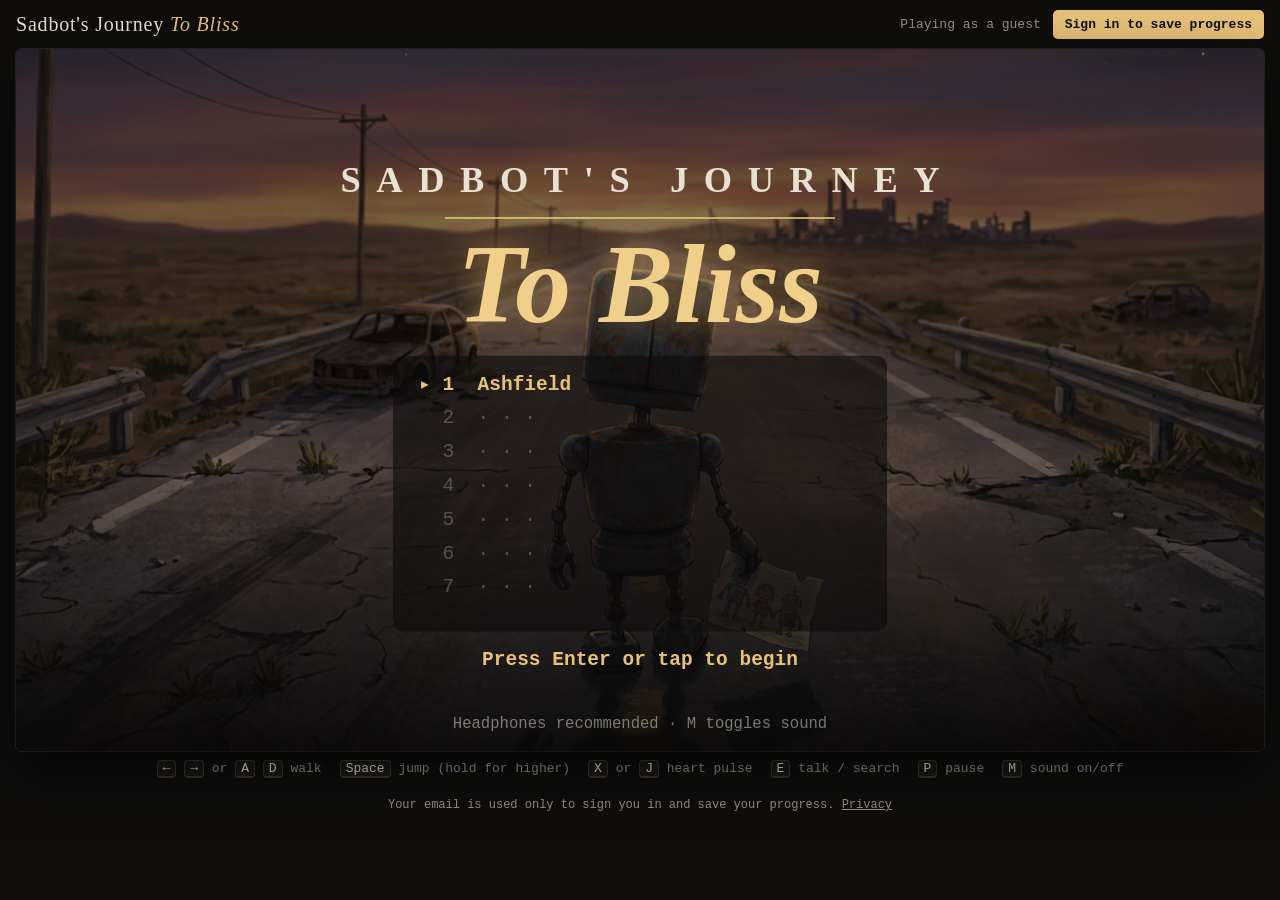
==== index.html @ fc5bd612 "Sadbot's Journey To Bliss: seven-stage game with optional magic-link accounts Co-Authored-By: Claude" ====
<!doctype html>
<html lang="en">
<head>
  <meta charset="utf-8">
  <meta name="viewport" content="width=device-width, initial-scale=1, viewport-fit=cover">
  <meta http-equiv="Content-Security-Policy" content="default-src 'self'; script-src 'self'; style-src 'self' https://fonts.googleapis.com; font-src https://fonts.gstatic.com; img-src 'self' data: blob:; media-src 'self'; connect-src 'self' https://tbijvhubsshelptazrtp.supabase.co wss://tbijvhubsshelptazrtp.supabase.co; object-src 'none'; base-uri 'self'; form-action 'self'; upgrade-insecure-requests">
  <meta name="referrer" content="strict-origin-when-cross-origin">
  <meta name="description" content="A side-scrolling adventure about Toby, a rusted companion robot crossing a collapsed world to find Kevin.">
  <meta property="og:title" content="Sadbot's Journey To Bliss">
  <meta property="og:description" content="Help Toby, a sad little robot, cross a broken world to find his boy.">
  <meta property="og:image" content="https://sadbot.mudpixel.com/assets/05_highway.webp">
  <meta name="theme-color" content="#0f0e0d">
  <title>Sadbot's Journey To Bliss</title>
  <link rel="icon" href="favicon.svg" type="image/svg+xml">
  <link rel="preconnect" href="https://fonts.googleapis.com">
  <link rel="preconnect" href="https://fonts.gstatic.com" crossorigin>
  <link rel="stylesheet" href="https://fonts.googleapis.com/css2?family=Cormorant+Garamond:ital,wght@0,500;0,600;1,500;1,600&family=Courier+Prime:wght@400;700&display=swap">
  <link rel="stylesheet" href="style.css">
</head>
<body>
  <header class="topbar">
    <span class="brand">Sadbot's Journey <em>To Bliss</em></span>
    <div class="account" id="account" hidden>
      <span id="acct-status">Playing as a guest</span>
      <button id="acct-btn" type="button">Sign in to save progress</button>
    </div>
  </header>

  <main class="stage">
    <canvas id="game" width="960" height="540" tabindex="0" aria-label="Sadbot's Journey To Bliss game screen"></canvas>
    <div class="touch" id="touch">
      <div class="group">
        <button data-act="left" type="button" aria-label="Move left">&#9664;</button>
        <button data-act="right" type="button" aria-label="Move right">&#9654;</button>
      </div>
      <div class="group">
        <button data-act="talk" type="button" aria-label="Talk">TALK</button>
        <button data-act="pulse" type="button" aria-label="Heart pulse">PULSE</button>
        <button data-act="jump" type="button" class="big" aria-label="Jump">JUMP</button>
      </div>
    </div>
  </main>

  <div class="legend" aria-label="Controls">
    <span><kbd>&larr;</kbd> <kbd>&rarr;</kbd> or <kbd>A</kbd> <kbd>D</kbd> walk</span>
    <span><kbd>Space</kbd> jump (hold for higher)</span>
    <span><kbd>X</kbd> or <kbd>J</kbd> heart pulse</span>
    <span><kbd>E</kbd> talk / search</span>
    <span><kbd>P</kbd> pause</span>
    <span><kbd>M</kbd> sound on/off</span>
  </div>
  <p class="foot">Your email is used only to sign you in and save your progress. <a href="privacy.html">Privacy</a></p>

  <dialog id="signin" aria-labelledby="signin-title">
    <form id="signin-form" novalidate>
      <h2 id="signin-title">Save your journey</h2>
      <p>Enter your email and we'll send you a one-time sign-in link. No password needed. Open the link on this device and browser.</p>
      <label for="signin-email">Email</label>
      <input id="signin-email" name="email" type="email" required maxlength="254" autocomplete="email" inputmode="email" spellcheck="false">
      <div class="row">
        <button id="signin-cancel" type="button" class="ghost">Cancel</button>
        <button id="signin-send" type="submit">Send link</button>
      </div>
      <p id="signin-msg" role="status" aria-live="polite"></p>
    </form>
  </dialog>

  <script src="vendor/supabase.js"></script>
  <script src="js/core.js"></script>
  <script src="js/draw.js"></script>
  <script src="js/world.js"></script>
  <script src="js/stages.js"></script>
  <script src="js/game.js"></script>
  <script src="js/account.js"></script>
</body>
</html>
---- style.css ----
/* Sadbot's Journey To Bliss — page styles.
   Layout: a slim account bar, one 16:9 game screen centred on an ash-dark page, controls legend below.
   Deliberately single-theme (night/ash world). */
:root {
  --bg: #0f0e0d;
  --panel: #1b1916;
  --line: #3b3631;
  --ink: #e9e1d3;
  --muted: #9b9288;
  --gold: #e8c27a;
  --rust: #b0643a;
  --display: "Cormorant Garamond", Georgia, "Times New Roman", serif;
  --mono: "Courier Prime", "Courier New", monospace;
  color-scheme: dark;
}
* { box-sizing: border-box; }
html, body { height: 100%; margin: 0; }
body {
  background: var(--bg);
  color: var(--ink);
  font-family: var(--mono);
  padding-inline: 16px;
  padding-block: 10px;
  display: flex;
  flex-direction: column;
  align-items: center;
  gap: 10px;
}
.topbar {
  width: 100%;
  max-width: min(1280px, calc((100vh - 130px) * 16 / 9));
  display: flex;
  flex-wrap: wrap;
  align-items: center;
  justify-content: space-between;
  gap: 8px 16px;
}
.brand { font-family: var(--display); font-size: 20px; letter-spacing: 0.04em; }
.brand em { color: var(--gold); }
.account { display: flex; flex-wrap: wrap; align-items: center; gap: 8px 12px; font-size: 13px; color: var(--muted); min-width: 0; }
.account span { overflow-wrap: anywhere; }
button {
  font: 700 13px var(--mono);
  color: var(--bg);
  background: var(--gold);
  border: 0;
  border-radius: 5px;
  padding: 7px 12px;
  cursor: pointer;
}
button.ghost { background: transparent; color: var(--ink); border: 1px solid var(--line); }
button:disabled { opacity: 0.5; cursor: default; }
button:focus-visible, input:focus-visible { outline: 2px solid var(--gold); outline-offset: 2px; }
.stage {
  position: relative;
  width: 100%;
  max-width: min(1280px, calc((100vh - 130px) * 16 / 9));
  aspect-ratio: 16 / 9;
}
canvas {
  display: block;
  width: 100%;
  height: 100%;
  background: #000;
  border-radius: 6px;
  box-shadow: 0 20px 60px rgba(0, 0, 0, 0.6), 0 0 0 1px #2a2622;
  outline: none;
  touch-action: none;
}
canvas:focus-visible { box-shadow: 0 0 0 2px var(--gold); }
.legend { display: flex; flex-wrap: wrap; justify-content: center; gap: 6px 18px; font-size: 13px; color: var(--muted); max-width: 1280px; }
kbd { font-family: var(--mono); color: var(--ink); border: 1px solid var(--line); border-bottom-width: 2px; border-radius: 4px; padding: 0 5px; background: var(--panel); }
.touch { position: absolute; inset: auto 0 0 0; display: none; justify-content: space-between; align-items: flex-end; padding: 10px; pointer-events: none; }
.touch.on { display: flex; }
.touch .group { display: flex; gap: 10px; align-items: flex-end; }
.touch button {
  pointer-events: auto;
  width: 62px; height: 62px; border-radius: 50%;
  background: rgba(20, 18, 16, 0.5);
  border: 1px solid rgba(232, 194, 122, 0.55);
  color: var(--ink);
  font: 700 12px var(--mono);
  letter-spacing: 0.05em;
  padding: 0;
  touch-action: none;
  user-select: none;
  -webkit-user-select: none;
}
.touch button.big { width: 76px; height: 76px; }
dialog {
  width: min(420px, calc(100vw - 32px));
  background: var(--panel);
  color: var(--ink);
  border: 1px solid var(--line);
  border-radius: 10px;
  padding: 22px;
}
dialog::backdrop { background: rgba(5, 4, 3, 0.7); }
dialog h2 { font-family: var(--display); font-style: italic; font-weight: 600; font-size: 30px; color: var(--gold); margin: 0 0 8px; }
dialog p { font-size: 14px; line-height: 1.5; color: var(--muted); margin: 0 0 14px; }
dialog label { display: block; font-size: 13px; margin-bottom: 6px; }
dialog input {
  width: 100%;
  font: 16px var(--mono);
  color: var(--ink);
  background: var(--bg);
  border: 1px solid var(--line);
  border-radius: 5px;
  padding: 10px;
}
dialog .row { display: flex; justify-content: flex-end; gap: 10px; margin-top: 16px; }
dialog #signin-msg { margin: 14px 0 0; min-height: 1.5em; color: var(--ink); }
.foot { font-size: 12px; color: var(--muted); }
.foot a { color: var(--muted); }
@media (max-width: 600px) {
  .legend { font-size: 12px; }
  .touch button { width: 52px; height: 52px; font-size: 11px; }
  .touch button.big { width: 62px; height: 62px; }
}
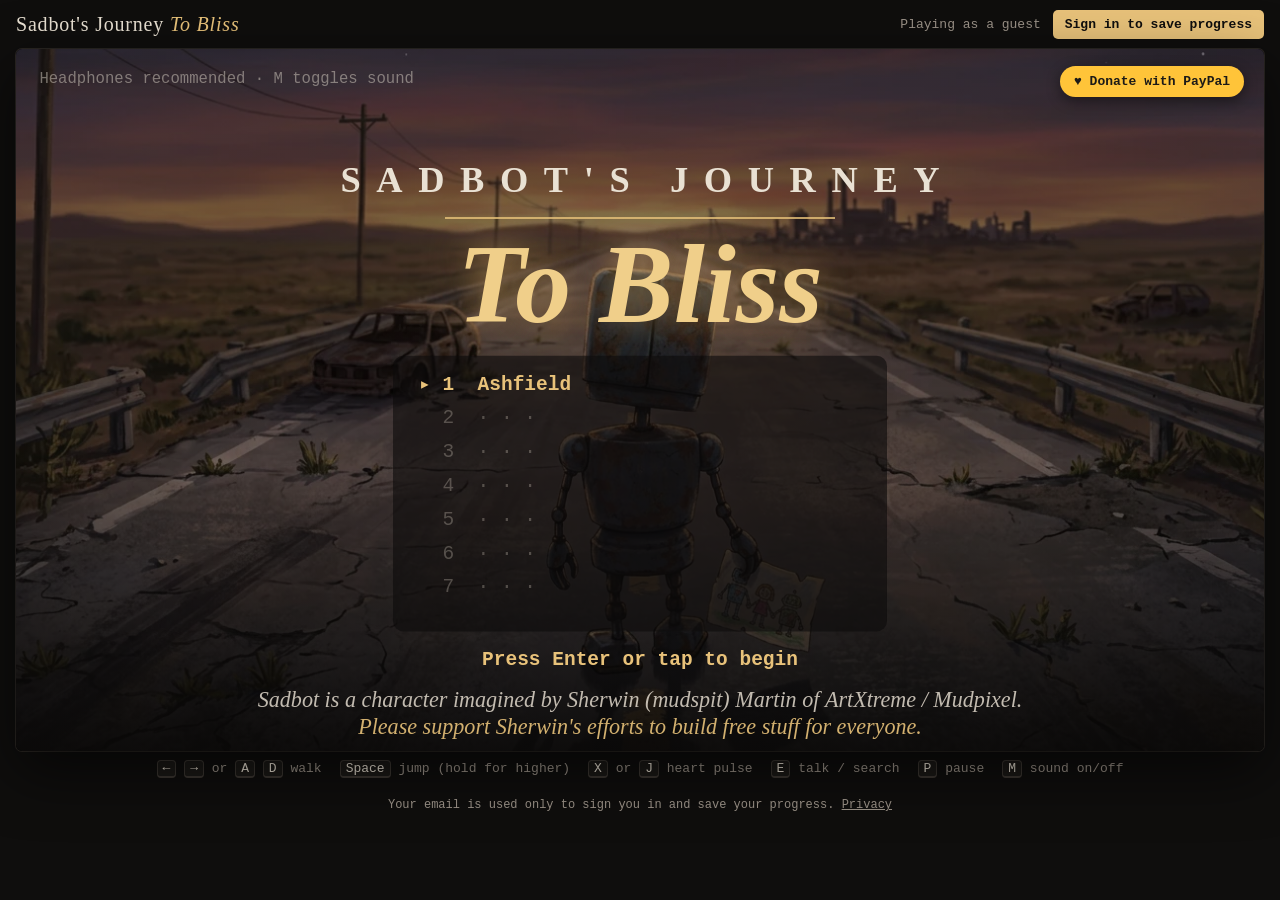
==== commit 87b2c7a8: "Title screen: creator credit and PayPal donate button Co-Authored-By: Claude Opus 5.5 <noreply@anthr" ====
--- a/index.html
+++ b/index.html
@@ -28,6 +28,9 @@
 
   <main class="stage">
     <canvas id="game" width="960" height="540" tabindex="0" aria-label="Sadbot's Journey To Bliss game screen"></canvas>
+    <a id="donate" class="donate" hidden
+       href="https://www.paypal.com/donate/?business=mudspit%40gmail.com&amp;no_recurring=0&amp;item_name=Support+Sadbot%27s+Journey+To+Bliss&amp;currency_code=USD"
+       target="_blank" rel="noopener noreferrer">&#9829; Donate with PayPal</a>
     <div class="touch" id="touch">
       <div class="group">
         <button data-act="left" type="button" aria-label="Move left">&#9664;</button>
--- a/style.css
+++ b/style.css
@@ -68,6 +68,22 @@
   touch-action: none;
 }
 canvas:focus-visible { box-shadow: 0 0 0 2px var(--gold); }
+/* PayPal donate link, shown only on the title screen (toggled from game.js) */
+.donate {
+  position: absolute;
+  top: 2.4%;
+  right: 1.6%;
+  font: 700 13px var(--mono);
+  color: #1c1a17;
+  background: #ffc439;
+  border-radius: 999px;
+  padding: 8px 14px;
+  text-decoration: none;
+  box-shadow: 0 4px 14px rgba(0, 0, 0, 0.45);
+}
+.donate:hover { background: #ffd56b; }
+.donate:focus-visible { outline: 2px solid var(--ink); outline-offset: 2px; }
+@media (max-width: 600px) { .donate { font-size: 11px; padding: 6px 10px; } }
 .legend { display: flex; flex-wrap: wrap; justify-content: center; gap: 6px 18px; font-size: 13px; color: var(--muted); max-width: 1280px; }
 kbd { font-family: var(--mono); color: var(--ink); border: 1px solid var(--line); border-bottom-width: 2px; border-radius: 4px; padding: 0 5px; background: var(--panel); }
 .touch { position: absolute; inset: auto 0 0 0; display: none; justify-content: space-between; align-items: flex-end; padding: 10px; pointer-events: none; }
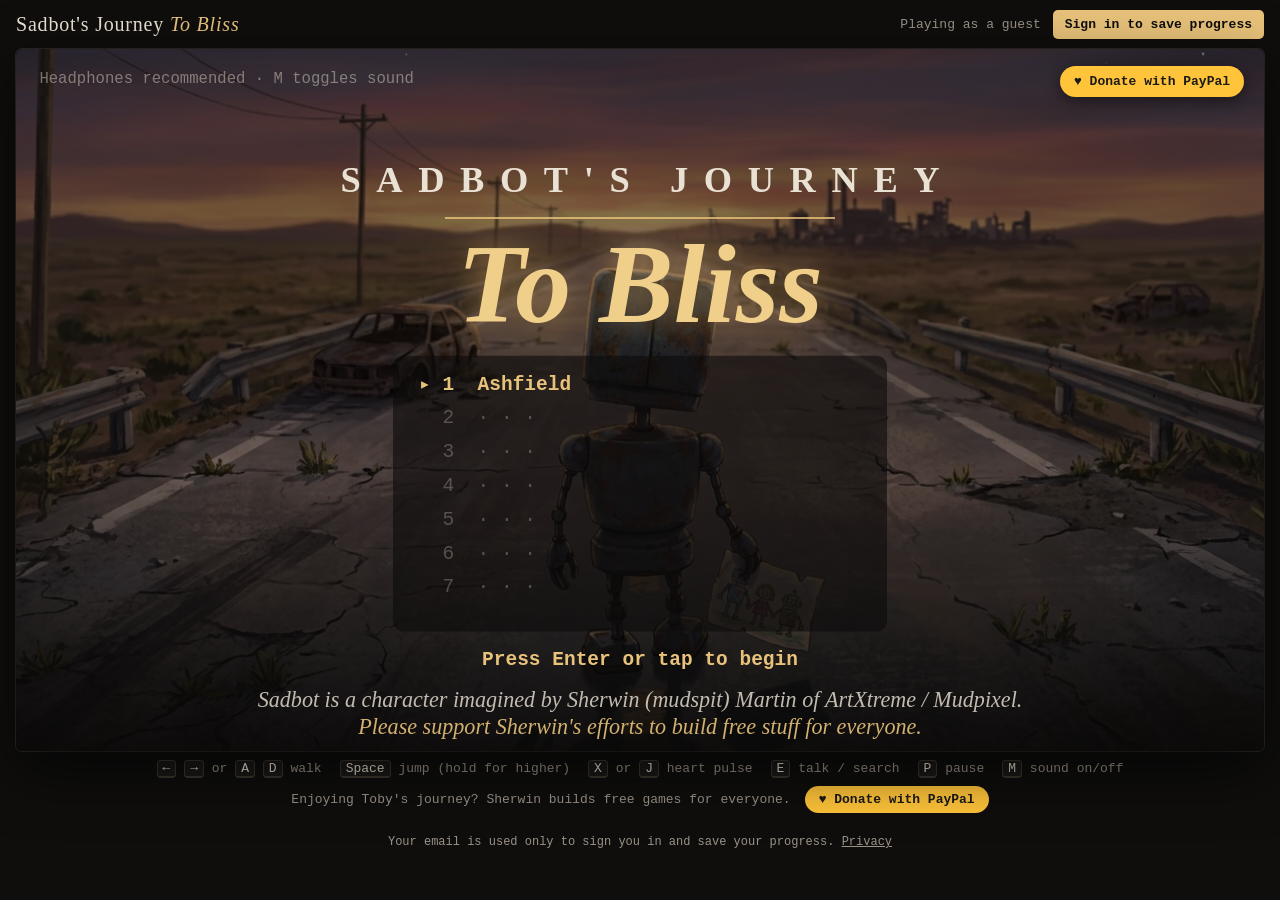
==== commit 4d4291f8: "Add always-visible PayPal donate button under the game Co-Authored-By: Claude Sonnet 5.5 <noreply@an" ====
--- a/index.html
+++ b/index.html
@@ -52,6 +52,10 @@
     <span><kbd>P</kbd> pause</span>
     <span><kbd>M</kbd> sound on/off</span>
   </div>
+  <p class="support">
+    <span>Enjoying Toby's journey? Sherwin builds free games for everyone.</span>
+    <a class="donate-bar" href="https://www.paypal.com/donate/?business=mudspit%40gmail.com&amp;no_recurring=0&amp;item_name=Support+Sadbot%27s+Journey+To+Bliss&amp;currency_code=USD" target="_blank" rel="noopener noreferrer">&#9829; Donate with PayPal</a>
+  </p>
   <p class="foot">Your email is used only to sign you in and save your progress. <a href="privacy.html">Privacy</a></p>
 
   <dialog id="signin" aria-labelledby="signin-title">
--- a/style.css
+++ b/style.css
@@ -1,135 +1,139 @@
-/* Sadbot's Journey To Bliss — page styles.
-   Layout: a slim account bar, one 16:9 game screen centred on an ash-dark page, controls legend below.
-   Deliberately single-theme (night/ash world). */
-:root {
-  --bg: #0f0e0d;
-  --panel: #1b1916;
-  --line: #3b3631;
-  --ink: #e9e1d3;
-  --muted: #9b9288;
-  --gold: #e8c27a;
-  --rust: #b0643a;
-  --display: "Cormorant Garamond", Georgia, "Times New Roman", serif;
-  --mono: "Courier Prime", "Courier New", monospace;
-  color-scheme: dark;
-}
-* { box-sizing: border-box; }
-html, body { height: 100%; margin: 0; }
-body {
-  background: var(--bg);
-  color: var(--ink);
-  font-family: var(--mono);
-  padding-inline: 16px;
-  padding-block: 10px;
-  display: flex;
-  flex-direction: column;
-  align-items: center;
-  gap: 10px;
-}
-.topbar {
-  width: 100%;
-  max-width: min(1280px, calc((100vh - 130px) * 16 / 9));
-  display: flex;
-  flex-wrap: wrap;
-  align-items: center;
-  justify-content: space-between;
-  gap: 8px 16px;
-}
-.brand { font-family: var(--display); font-size: 20px; letter-spacing: 0.04em; }
-.brand em { color: var(--gold); }
-.account { display: flex; flex-wrap: wrap; align-items: center; gap: 8px 12px; font-size: 13px; color: var(--muted); min-width: 0; }
-.account span { overflow-wrap: anywhere; }
-button {
-  font: 700 13px var(--mono);
-  color: var(--bg);
-  background: var(--gold);
-  border: 0;
-  border-radius: 5px;
-  padding: 7px 12px;
-  cursor: pointer;
-}
-button.ghost { background: transparent; color: var(--ink); border: 1px solid var(--line); }
-button:disabled { opacity: 0.5; cursor: default; }
-button:focus-visible, input:focus-visible { outline: 2px solid var(--gold); outline-offset: 2px; }
-.stage {
-  position: relative;
-  width: 100%;
-  max-width: min(1280px, calc((100vh - 130px) * 16 / 9));
-  aspect-ratio: 16 / 9;
-}
-canvas {
-  display: block;
-  width: 100%;
-  height: 100%;
-  background: #000;
-  border-radius: 6px;
-  box-shadow: 0 20px 60px rgba(0, 0, 0, 0.6), 0 0 0 1px #2a2622;
-  outline: none;
-  touch-action: none;
-}
-canvas:focus-visible { box-shadow: 0 0 0 2px var(--gold); }
-/* PayPal donate link, shown only on the title screen (toggled from game.js) */
-.donate {
-  position: absolute;
-  top: 2.4%;
-  right: 1.6%;
-  font: 700 13px var(--mono);
-  color: #1c1a17;
-  background: #ffc439;
-  border-radius: 999px;
-  padding: 8px 14px;
-  text-decoration: none;
-  box-shadow: 0 4px 14px rgba(0, 0, 0, 0.45);
-}
-.donate:hover { background: #ffd56b; }
-.donate:focus-visible { outline: 2px solid var(--ink); outline-offset: 2px; }
-@media (max-width: 600px) { .donate { font-size: 11px; padding: 6px 10px; } }
-.legend { display: flex; flex-wrap: wrap; justify-content: center; gap: 6px 18px; font-size: 13px; color: var(--muted); max-width: 1280px; }
-kbd { font-family: var(--mono); color: var(--ink); border: 1px solid var(--line); border-bottom-width: 2px; border-radius: 4px; padding: 0 5px; background: var(--panel); }
-.touch { position: absolute; inset: auto 0 0 0; display: none; justify-content: space-between; align-items: flex-end; padding: 10px; pointer-events: none; }
-.touch.on { display: flex; }
-.touch .group { display: flex; gap: 10px; align-items: flex-end; }
-.touch button {
-  pointer-events: auto;
-  width: 62px; height: 62px; border-radius: 50%;
-  background: rgba(20, 18, 16, 0.5);
-  border: 1px solid rgba(232, 194, 122, 0.55);
-  color: var(--ink);
-  font: 700 12px var(--mono);
-  letter-spacing: 0.05em;
-  padding: 0;
-  touch-action: none;
-  user-select: none;
-  -webkit-user-select: none;
-}
-.touch button.big { width: 76px; height: 76px; }
-dialog {
-  width: min(420px, calc(100vw - 32px));
-  background: var(--panel);
-  color: var(--ink);
-  border: 1px solid var(--line);
-  border-radius: 10px;
-  padding: 22px;
-}
-dialog::backdrop { background: rgba(5, 4, 3, 0.7); }
-dialog h2 { font-family: var(--display); font-style: italic; font-weight: 600; font-size: 30px; color: var(--gold); margin: 0 0 8px; }
-dialog p { font-size: 14px; line-height: 1.5; color: var(--muted); margin: 0 0 14px; }
-dialog label { display: block; font-size: 13px; margin-bottom: 6px; }
-dialog input {
-  width: 100%;
-  font: 16px var(--mono);
-  color: var(--ink);
-  background: var(--bg);
-  border: 1px solid var(--line);
-  border-radius: 5px;
-  padding: 10px;
-}
-dialog .row { display: flex; justify-content: flex-end; gap: 10px; margin-top: 16px; }
-dialog #signin-msg { margin: 14px 0 0; min-height: 1.5em; color: var(--ink); }
-.foot { font-size: 12px; color: var(--muted); }
-.foot a { color: var(--muted); }
-@media (max-width: 600px) {
-  .legend { font-size: 12px; }
-  .touch button { width: 52px; height: 52px; font-size: 11px; }
-  .touch button.big { width: 62px; height: 62px; }
-}
+/* Sadbot's Journey To Bliss — page styles.
+   Layout: a slim account bar, one 16:9 game screen centred on an ash-dark page, controls legend below.
+   Deliberately single-theme (night/ash world). */
+:root {
+  --bg: #0f0e0d;
+  --panel: #1b1916;
+  --line: #3b3631;
+  --ink: #e9e1d3;
+  --muted: #9b9288;
+  --gold: #e8c27a;
+  --rust: #b0643a;
+  --display: "Cormorant Garamond", Georgia, "Times New Roman", serif;
+  --mono: "Courier Prime", "Courier New", monospace;
+  color-scheme: dark;
+}
+* { box-sizing: border-box; }
+html, body { height: 100%; margin: 0; }
+body {
+  background: var(--bg);
+  color: var(--ink);
+  font-family: var(--mono);
+  padding-inline: 16px;
+  padding-block: 10px;
+  display: flex;
+  flex-direction: column;
+  align-items: center;
+  gap: 10px;
+}
+.topbar {
+  width: 100%;
+  max-width: min(1280px, calc((100vh - 168px) * 16 / 9));
+  display: flex;
+  flex-wrap: wrap;
+  align-items: center;
+  justify-content: space-between;
+  gap: 8px 16px;
+}
+.brand { font-family: var(--display); font-size: 20px; letter-spacing: 0.04em; }
+.brand em { color: var(--gold); }
+.account { display: flex; flex-wrap: wrap; align-items: center; gap: 8px 12px; font-size: 13px; color: var(--muted); min-width: 0; }
+.account span { overflow-wrap: anywhere; }
+button {
+  font: 700 13px var(--mono);
+  color: var(--bg);
+  background: var(--gold);
+  border: 0;
+  border-radius: 5px;
+  padding: 7px 12px;
+  cursor: pointer;
+}
+button.ghost { background: transparent; color: var(--ink); border: 1px solid var(--line); }
+button:disabled { opacity: 0.5; cursor: default; }
+button:focus-visible, input:focus-visible { outline: 2px solid var(--gold); outline-offset: 2px; }
+.stage {
+  position: relative;
+  width: 100%;
+  max-width: min(1280px, calc((100vh - 168px) * 16 / 9));
+  aspect-ratio: 16 / 9;
+}
+canvas {
+  display: block;
+  width: 100%;
+  height: 100%;
+  background: #000;
+  border-radius: 6px;
+  box-shadow: 0 20px 60px rgba(0, 0, 0, 0.6), 0 0 0 1px #2a2622;
+  outline: none;
+  touch-action: none;
+}
+canvas:focus-visible { box-shadow: 0 0 0 2px var(--gold); }
+/* PayPal donate link, shown only on the title screen (toggled from game.js) */
+.donate {
+  position: absolute;
+  top: 2.4%;
+  right: 1.6%;
+  font: 700 13px var(--mono);
+  color: #1c1a17;
+  background: #ffc439;
+  border-radius: 999px;
+  padding: 8px 14px;
+  text-decoration: none;
+  box-shadow: 0 4px 14px rgba(0, 0, 0, 0.45);
+}
+.donate:hover, .donate-bar:hover { background: #ffd56b; }
+/* Always-visible support line under the game */
+.support { display: flex; flex-wrap: wrap; align-items: center; justify-content: center; gap: 8px 14px; margin: 0; font-size: 13px; color: var(--muted); text-align: center; }
+.donate-bar { font: 700 13px var(--mono); color: #1c1a17; background: #ffc439; border-radius: 999px; padding: 6px 14px; text-decoration: none; }
+.donate-bar:focus-visible { outline: 2px solid var(--ink); outline-offset: 2px; }
+.donate:focus-visible { outline: 2px solid var(--ink); outline-offset: 2px; }
+@media (max-width: 600px) { .donate { font-size: 11px; padding: 6px 10px; } }
+.legend { display: flex; flex-wrap: wrap; justify-content: center; gap: 6px 18px; font-size: 13px; color: var(--muted); max-width: 1280px; }
+kbd { font-family: var(--mono); color: var(--ink); border: 1px solid var(--line); border-bottom-width: 2px; border-radius: 4px; padding: 0 5px; background: var(--panel); }
+.touch { position: absolute; inset: auto 0 0 0; display: none; justify-content: space-between; align-items: flex-end; padding: 10px; pointer-events: none; }
+.touch.on { display: flex; }
+.touch .group { display: flex; gap: 10px; align-items: flex-end; }
+.touch button {
+  pointer-events: auto;
+  width: 62px; height: 62px; border-radius: 50%;
+  background: rgba(20, 18, 16, 0.5);
+  border: 1px solid rgba(232, 194, 122, 0.55);
+  color: var(--ink);
+  font: 700 12px var(--mono);
+  letter-spacing: 0.05em;
+  padding: 0;
+  touch-action: none;
+  user-select: none;
+  -webkit-user-select: none;
+}
+.touch button.big { width: 76px; height: 76px; }
+dialog {
+  width: min(420px, calc(100vw - 32px));
+  background: var(--panel);
+  color: var(--ink);
+  border: 1px solid var(--line);
+  border-radius: 10px;
+  padding: 22px;
+}
+dialog::backdrop { background: rgba(5, 4, 3, 0.7); }
+dialog h2 { font-family: var(--display); font-style: italic; font-weight: 600; font-size: 30px; color: var(--gold); margin: 0 0 8px; }
+dialog p { font-size: 14px; line-height: 1.5; color: var(--muted); margin: 0 0 14px; }
+dialog label { display: block; font-size: 13px; margin-bottom: 6px; }
+dialog input {
+  width: 100%;
+  font: 16px var(--mono);
+  color: var(--ink);
+  background: var(--bg);
+  border: 1px solid var(--line);
+  border-radius: 5px;
+  padding: 10px;
+}
+dialog .row { display: flex; justify-content: flex-end; gap: 10px; margin-top: 16px; }
+dialog #signin-msg { margin: 14px 0 0; min-height: 1.5em; color: var(--ink); }
+.foot { font-size: 12px; color: var(--muted); }
+.foot a { color: var(--muted); }
+@media (max-width: 600px) {
+  .legend { font-size: 12px; }
+  .touch button { width: 52px; height: 52px; font-size: 11px; }
+  .touch button.big { width: 62px; height: 62px; }
+}
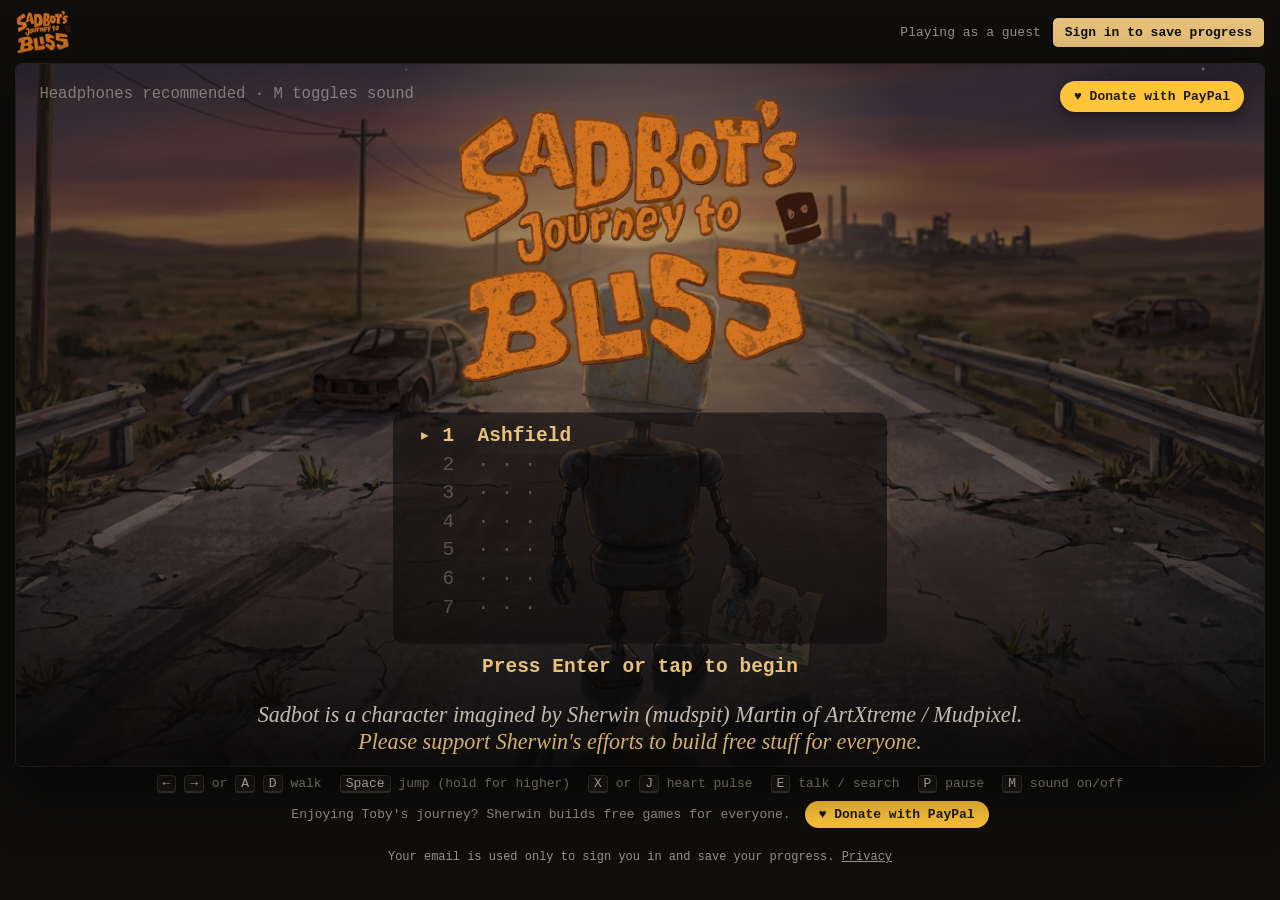
==== commit 174a1c85: "New game logo: title screen, header, favicon and social share image Co-Authored-By: Claude Sonnet 5." ====
--- a/index.html
+++ b/index.html
@@ -1,83 +1,91 @@
-<!doctype html>
-<html lang="en">
-<head>
-  <meta charset="utf-8">
-  <meta name="viewport" content="width=device-width, initial-scale=1, viewport-fit=cover">
-  <meta http-equiv="Content-Security-Policy" content="default-src 'self'; script-src 'self'; style-src 'self' https://fonts.googleapis.com; font-src https://fonts.gstatic.com; img-src 'self' data: blob:; media-src 'self'; connect-src 'self' https://tbijvhubsshelptazrtp.supabase.co wss://tbijvhubsshelptazrtp.supabase.co; object-src 'none'; base-uri 'self'; form-action 'self'; upgrade-insecure-requests">
-  <meta name="referrer" content="strict-origin-when-cross-origin">
-  <meta name="description" content="A side-scrolling adventure about Toby, a rusted companion robot crossing a collapsed world to find Kevin.">
-  <meta property="og:title" content="Sadbot's Journey To Bliss">
-  <meta property="og:description" content="Help Toby, a sad little robot, cross a broken world to find his boy.">
-  <meta property="og:image" content="https://sadbot.mudpixel.com/assets/05_highway.webp">
-  <meta name="theme-color" content="#0f0e0d">
-  <title>Sadbot's Journey To Bliss</title>
-  <link rel="icon" href="favicon.svg" type="image/svg+xml">
-  <link rel="preconnect" href="https://fonts.googleapis.com">
-  <link rel="preconnect" href="https://fonts.gstatic.com" crossorigin>
-  <link rel="stylesheet" href="https://fonts.googleapis.com/css2?family=Cormorant+Garamond:ital,wght@0,500;0,600;1,500;1,600&family=Courier+Prime:wght@400;700&display=swap">
-  <link rel="stylesheet" href="style.css">
-</head>
-<body>
-  <header class="topbar">
-    <span class="brand">Sadbot's Journey <em>To Bliss</em></span>
-    <div class="account" id="account" hidden>
-      <span id="acct-status">Playing as a guest</span>
-      <button id="acct-btn" type="button">Sign in to save progress</button>
-    </div>
-  </header>
-
-  <main class="stage">
-    <canvas id="game" width="960" height="540" tabindex="0" aria-label="Sadbot's Journey To Bliss game screen"></canvas>
-    <a id="donate" class="donate" hidden
-       href="https://www.paypal.com/donate/?business=mudspit%40gmail.com&amp;no_recurring=0&amp;item_name=Support+Sadbot%27s+Journey+To+Bliss&amp;currency_code=USD"
-       target="_blank" rel="noopener noreferrer">&#9829; Donate with PayPal</a>
-    <div class="touch" id="touch">
-      <div class="group">
-        <button data-act="left" type="button" aria-label="Move left">&#9664;</button>
-        <button data-act="right" type="button" aria-label="Move right">&#9654;</button>
-      </div>
-      <div class="group">
-        <button data-act="talk" type="button" aria-label="Talk">TALK</button>
-        <button data-act="pulse" type="button" aria-label="Heart pulse">PULSE</button>
-        <button data-act="jump" type="button" class="big" aria-label="Jump">JUMP</button>
-      </div>
-    </div>
-  </main>
-
-  <div class="legend" aria-label="Controls">
-    <span><kbd>&larr;</kbd> <kbd>&rarr;</kbd> or <kbd>A</kbd> <kbd>D</kbd> walk</span>
-    <span><kbd>Space</kbd> jump (hold for higher)</span>
-    <span><kbd>X</kbd> or <kbd>J</kbd> heart pulse</span>
-    <span><kbd>E</kbd> talk / search</span>
-    <span><kbd>P</kbd> pause</span>
-    <span><kbd>M</kbd> sound on/off</span>
-  </div>
-  <p class="support">
-    <span>Enjoying Toby's journey? Sherwin builds free games for everyone.</span>
-    <a class="donate-bar" href="https://www.paypal.com/donate/?business=mudspit%40gmail.com&amp;no_recurring=0&amp;item_name=Support+Sadbot%27s+Journey+To+Bliss&amp;currency_code=USD" target="_blank" rel="noopener noreferrer">&#9829; Donate with PayPal</a>
-  </p>
-  <p class="foot">Your email is used only to sign you in and save your progress. <a href="privacy.html">Privacy</a></p>
-
-  <dialog id="signin" aria-labelledby="signin-title">
-    <form id="signin-form" novalidate>
-      <h2 id="signin-title">Save your journey</h2>
-      <p>Enter your email and we'll send you a one-time sign-in link. No password needed. Open the link on this device and browser.</p>
-      <label for="signin-email">Email</label>
-      <input id="signin-email" name="email" type="email" required maxlength="254" autocomplete="email" inputmode="email" spellcheck="false">
-      <div class="row">
-        <button id="signin-cancel" type="button" class="ghost">Cancel</button>
-        <button id="signin-send" type="submit">Send link</button>
-      </div>
-      <p id="signin-msg" role="status" aria-live="polite"></p>
-    </form>
-  </dialog>
-
-  <script src="vendor/supabase.js"></script>
-  <script src="js/core.js"></script>
-  <script src="js/draw.js"></script>
-  <script src="js/world.js"></script>
-  <script src="js/stages.js"></script>
-  <script src="js/game.js"></script>
-  <script src="js/account.js"></script>
-</body>
-</html>
+<!doctype html>
+<html lang="en">
+<head>
+  <meta charset="utf-8">
+  <meta name="viewport" content="width=device-width, initial-scale=1, viewport-fit=cover">
+  <meta http-equiv="Content-Security-Policy" content="default-src 'self'; script-src 'self'; style-src 'self' https://fonts.googleapis.com; font-src https://fonts.gstatic.com; img-src 'self' data: blob:; media-src 'self'; connect-src 'self' https://tbijvhubsshelptazrtp.supabase.co wss://tbijvhubsshelptazrtp.supabase.co; object-src 'none'; base-uri 'self'; form-action 'self'; upgrade-insecure-requests">
+  <meta name="referrer" content="strict-origin-when-cross-origin">
+  <meta name="description" content="A side-scrolling adventure about Toby, a rusted companion robot crossing a collapsed world to find Kevin.">
+  <meta property="og:title" content="Sadbot's Journey To Bliss">
+  <meta property="og:description" content="Help Toby, a sad little robot, cross a broken world to find his boy.">
+  <meta property="og:image" content="https://sadbot.mudpixel.com/assets/og.jpg">
+  <meta property="og:image:width" content="1200">
+  <meta property="og:image:height" content="630">
+  <meta property="og:url" content="https://sadbot.mudpixel.com/">
+  <meta property="og:type" content="website">
+  <meta name="twitter:card" content="summary_large_image">
+  <meta name="twitter:image" content="https://sadbot.mudpixel.com/assets/og.jpg">
+  <meta name="theme-color" content="#0f0e0d">
+  <title>Sadbot's Journey To Bliss</title>
+  <link rel="icon" href="favicon.svg" type="image/svg+xml">
+  <link rel="icon" href="favicon.png" type="image/png" sizes="256x256">
+  <link rel="apple-touch-icon" href="apple-touch-icon.png">
+  <link rel="preconnect" href="https://fonts.googleapis.com">
+  <link rel="preconnect" href="https://fonts.gstatic.com" crossorigin>
+  <link rel="stylesheet" href="https://fonts.googleapis.com/css2?family=Cormorant+Garamond:ital,wght@0,500;0,600;1,500;1,600&family=Courier+Prime:wght@400;700&display=swap">
+  <link rel="stylesheet" href="style.css">
+</head>
+<body>
+  <header class="topbar">
+    <a class="brand" href="./" aria-label="Sadbot's Journey To Bliss"><img src="assets/logo-small.webp" alt="Sadbot's Journey To Bliss" width="360" height="284"></a>
+    <div class="account" id="account" hidden>
+      <span id="acct-status">Playing as a guest</span>
+      <button id="acct-btn" type="button">Sign in to save progress</button>
+    </div>
+  </header>
+
+  <main class="stage">
+    <canvas id="game" width="960" height="540" tabindex="0" aria-label="Sadbot's Journey To Bliss game screen"></canvas>
+    <a id="donate" class="donate" hidden
+       href="https://www.paypal.com/donate/?business=mudspit%40gmail.com&amp;no_recurring=0&amp;item_name=Support+Sadbot%27s+Journey+To+Bliss&amp;currency_code=USD"
+       target="_blank" rel="noopener noreferrer">&#9829; Donate with PayPal</a>
+    <div class="touch" id="touch">
+      <div class="group">
+        <button data-act="left" type="button" aria-label="Move left">&#9664;</button>
+        <button data-act="right" type="button" aria-label="Move right">&#9654;</button>
+      </div>
+      <div class="group">
+        <button data-act="talk" type="button" aria-label="Talk">TALK</button>
+        <button data-act="pulse" type="button" aria-label="Heart pulse">PULSE</button>
+        <button data-act="jump" type="button" class="big" aria-label="Jump">JUMP</button>
+      </div>
+    </div>
+  </main>
+
+  <div class="legend" aria-label="Controls">
+    <span><kbd>&larr;</kbd> <kbd>&rarr;</kbd> or <kbd>A</kbd> <kbd>D</kbd> walk</span>
+    <span><kbd>Space</kbd> jump (hold for higher)</span>
+    <span><kbd>X</kbd> or <kbd>J</kbd> heart pulse</span>
+    <span><kbd>E</kbd> talk / search</span>
+    <span><kbd>P</kbd> pause</span>
+    <span><kbd>M</kbd> sound on/off</span>
+  </div>
+  <p class="support">
+    <span>Enjoying Toby's journey? Sherwin builds free games for everyone.</span>
+    <a class="donate-bar" href="https://www.paypal.com/donate/?business=mudspit%40gmail.com&amp;no_recurring=0&amp;item_name=Support+Sadbot%27s+Journey+To+Bliss&amp;currency_code=USD" target="_blank" rel="noopener noreferrer">&#9829; Donate with PayPal</a>
+  </p>
+  <p class="foot">Your email is used only to sign you in and save your progress. <a href="privacy.html">Privacy</a></p>
+
+  <dialog id="signin" aria-labelledby="signin-title">
+    <form id="signin-form" novalidate>
+      <h2 id="signin-title">Save your journey</h2>
+      <p>Enter your email and we'll send you a one-time sign-in link. No password needed. Open the link on this device and browser.</p>
+      <label for="signin-email">Email</label>
+      <input id="signin-email" name="email" type="email" required maxlength="254" autocomplete="email" inputmode="email" spellcheck="false">
+      <div class="row">
+        <button id="signin-cancel" type="button" class="ghost">Cancel</button>
+        <button id="signin-send" type="submit">Send link</button>
+      </div>
+      <p id="signin-msg" role="status" aria-live="polite"></p>
+    </form>
+  </dialog>
+
+  <script src="vendor/supabase.js"></script>
+  <script src="js/core.js"></script>
+  <script src="js/draw.js"></script>
+  <script src="js/world.js"></script>
+  <script src="js/stages.js"></script>
+  <script src="js/game.js"></script>
+  <script src="js/account.js"></script>
+</body>
+</html>
--- a/style.css
+++ b/style.css
@@ -28,15 +28,15 @@
 }
 .topbar {
   width: 100%;
-  max-width: min(1280px, calc((100vh - 168px) * 16 / 9));
+  max-width: min(1280px, calc((100vh - 182px) * 16 / 9));
   display: flex;
   flex-wrap: wrap;
   align-items: center;
   justify-content: space-between;
   gap: 8px 16px;
 }
-.brand { font-family: var(--display); font-size: 20px; letter-spacing: 0.04em; }
-.brand em { color: var(--gold); }
+.brand { display: block; line-height: 0; }
+.brand img { display: block; height: 44px; width: auto; }
 .account { display: flex; flex-wrap: wrap; align-items: center; gap: 8px 12px; font-size: 13px; color: var(--muted); min-width: 0; }
 .account span { overflow-wrap: anywhere; }
 button {
@@ -54,7 +54,7 @@
 .stage {
   position: relative;
   width: 100%;
-  max-width: min(1280px, calc((100vh - 168px) * 16 / 9));
+  max-width: min(1280px, calc((100vh - 182px) * 16 / 9));
   aspect-ratio: 16 / 9;
 }
 canvas {
@@ -137,3 +137,7 @@
   .touch button { width: 52px; height: 52px; font-size: 11px; }
   .touch button.big { width: 62px; height: 62px; }
 }
+
+.doc { max-width: 640px; margin-inline: auto; line-height: 1.6; }
+.doc-title { font-family: var(--display); font-style: italic; font-weight: 600; font-size: 40px; color: var(--gold); margin: 0 0 8px; }
+.doc a { color: var(--gold); }
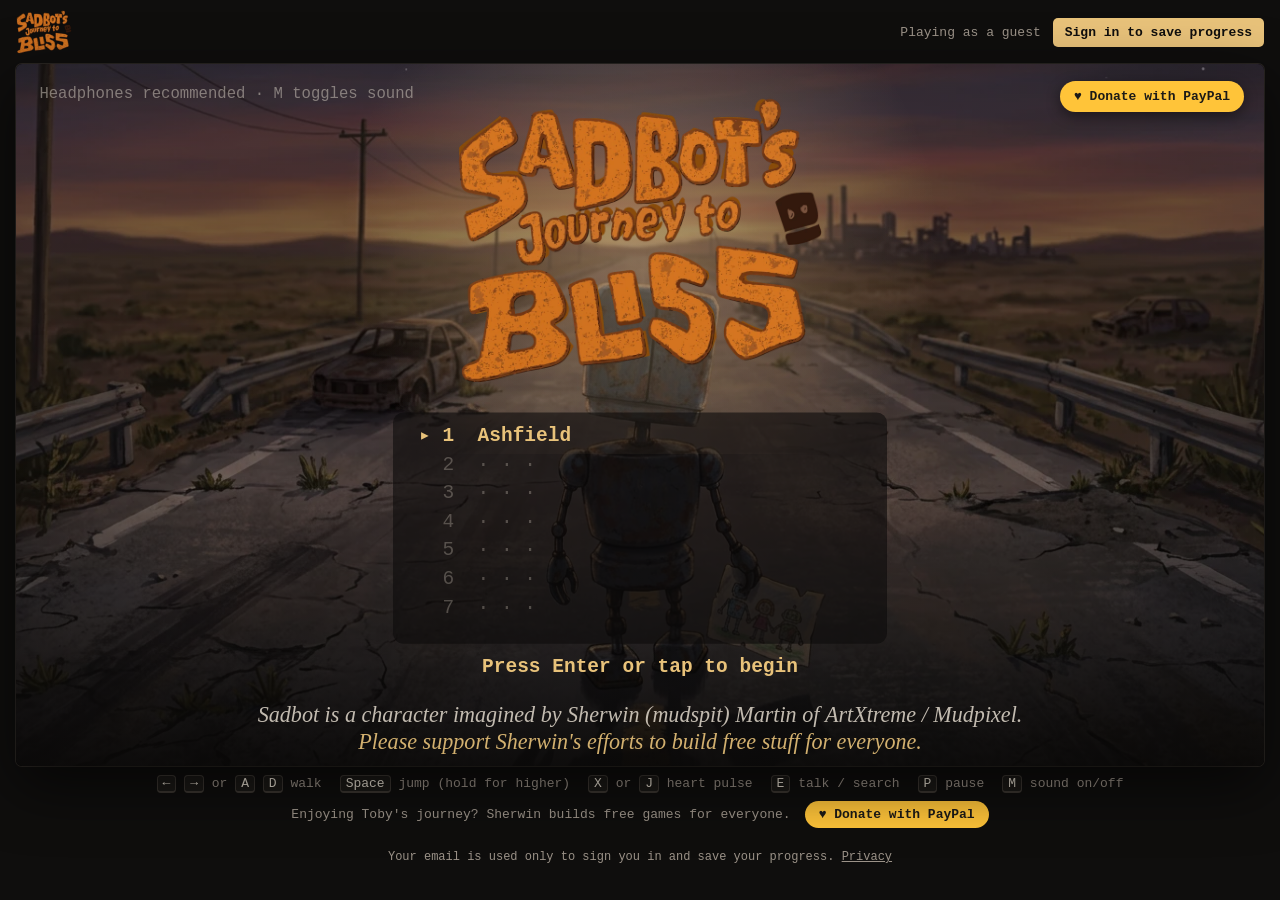
==== commit 4b832192: "Stop iPad/iPhone Safari from zooming on double taps and pinches during play Co-Authored-By: Claude O" ====
--- a/index.html
+++ b/index.html
@@ -2,7 +2,7 @@
 <html lang="en">
 <head>
   <meta charset="utf-8">
-  <meta name="viewport" content="width=device-width, initial-scale=1, viewport-fit=cover">
+  <meta name="viewport" content="width=device-width, initial-scale=1, maximum-scale=1, user-scalable=no, viewport-fit=cover">
   <meta http-equiv="Content-Security-Policy" content="default-src 'self'; script-src 'self'; style-src 'self' https://fonts.googleapis.com; font-src https://fonts.gstatic.com; img-src 'self' data: blob:; media-src 'self'; connect-src 'self' https://tbijvhubsshelptazrtp.supabase.co wss://tbijvhubsshelptazrtp.supabase.co; object-src 'none'; base-uri 'self'; form-action 'self'; upgrade-insecure-requests">
   <meta name="referrer" content="strict-origin-when-cross-origin">
   <meta name="description" content="A side-scrolling adventure about Toby, a rusted companion robot crossing a collapsed world to find Kevin.">
@@ -16,6 +16,11 @@
   <meta name="twitter:card" content="summary_large_image">
   <meta name="twitter:image" content="https://sadbot.mudpixel.com/assets/og.jpg">
   <meta name="theme-color" content="#0f0e0d">
+  <meta name="mobile-web-app-capable" content="yes">
+  <meta name="apple-mobile-web-app-capable" content="yes">
+  <meta name="apple-mobile-web-app-status-bar-style" content="black-translucent">
+  <meta name="apple-mobile-web-app-title" content="Sadbot">
+  <link rel="manifest" href="manifest.webmanifest">
   <title>Sadbot's Journey To Bliss</title>
   <link rel="icon" href="favicon.svg" type="image/svg+xml">
   <link rel="icon" href="favicon.png" type="image/png" sizes="256x256">
@@ -40,15 +45,26 @@
        href="https://www.paypal.com/donate/?business=mudspit%40gmail.com&amp;no_recurring=0&amp;item_name=Support+Sadbot%27s+Journey+To+Bliss&amp;currency_code=USD"
        target="_blank" rel="noopener noreferrer">&#9829; Donate with PayPal</a>
     <div class="touch" id="touch">
-      <div class="group">
-        <button data-act="left" type="button" aria-label="Move left">&#9664;</button>
-        <button data-act="right" type="button" aria-label="Move right">&#9654;</button>
+      <div class="touch-top">
+        <button data-act="pause" data-tap type="button" class="small play-only" aria-label="Pause">&#10074;&#10074;</button>
+        <button data-act="mute" data-tap type="button" class="small" aria-label="Sound on or off">&#9835;</button>
+        <button id="fs-btn" type="button" class="small" aria-label="Full screen">&#x26F6;</button>
       </div>
-      <div class="group">
-        <button data-act="talk" type="button" aria-label="Talk">TALK</button>
-        <button data-act="pulse" type="button" aria-label="Heart pulse">PULSE</button>
-        <button data-act="jump" type="button" class="big" aria-label="Jump">JUMP</button>
+      <div class="pad-row play-only">
+        <div class="dpad" role="group" aria-label="Move left or right">
+          <span class="half l" aria-hidden="true">&#9664;</span><span class="half r" aria-hidden="true">&#9654;</span>
+        </div>
+        <div class="group">
+          <button data-act="talk" type="button" class="talk" aria-label="Talk or search">TALK</button>
+          <button data-act="pulse" type="button" aria-label="Heart pulse">PULSE</button>
+          <button data-act="jump" type="button" class="big" aria-label="Jump">JUMP</button>
+        </div>
       </div>
+    </div>
+    <div class="rotate" id="rotate">
+      <div class="phone" aria-hidden="true"></div>
+      <p>Turn your phone sideways to play</p>
+      <button type="button">Play upright anyway</button>
     </div>
   </main>
 
--- a/style.css
+++ b/style.css
@@ -90,23 +90,6 @@
 @media (max-width: 600px) { .donate { font-size: 11px; padding: 6px 10px; } }
 .legend { display: flex; flex-wrap: wrap; justify-content: center; gap: 6px 18px; font-size: 13px; color: var(--muted); max-width: 1280px; }
 kbd { font-family: var(--mono); color: var(--ink); border: 1px solid var(--line); border-bottom-width: 2px; border-radius: 4px; padding: 0 5px; background: var(--panel); }
-.touch { position: absolute; inset: auto 0 0 0; display: none; justify-content: space-between; align-items: flex-end; padding: 10px; pointer-events: none; }
-.touch.on { display: flex; }
-.touch .group { display: flex; gap: 10px; align-items: flex-end; }
-.touch button {
-  pointer-events: auto;
-  width: 62px; height: 62px; border-radius: 50%;
-  background: rgba(20, 18, 16, 0.5);
-  border: 1px solid rgba(232, 194, 122, 0.55);
-  color: var(--ink);
-  font: 700 12px var(--mono);
-  letter-spacing: 0.05em;
-  padding: 0;
-  touch-action: none;
-  user-select: none;
-  -webkit-user-select: none;
-}
-.touch button.big { width: 76px; height: 76px; }
 dialog {
   width: min(420px, calc(100vw - 32px));
   background: var(--panel);
@@ -132,12 +115,99 @@
 dialog #signin-msg { margin: 14px 0 0; min-height: 1.5em; color: var(--ink); }
 .foot { font-size: 12px; color: var(--muted); }
 .foot a { color: var(--muted); }
-@media (max-width: 600px) {
-  .legend { font-size: 12px; }
-  .touch button { width: 52px; height: 52px; font-size: 11px; }
-  .touch button.big { width: 62px; height: 62px; }
-}
+@media (max-width: 600px) { .legend { font-size: 12px; } }
 
 .doc { max-width: 640px; margin-inline: auto; line-height: 1.6; }
 .doc-title { font-family: var(--display); font-style: italic; font-weight: 600; font-size: 40px; color: var(--gold); margin: 0 0 8px; }
 .doc a { color: var(--gold); }
+
+/* ------------------------------------------------------------------ touch play
+   html.touch-ui is set from core.js on phones and tablets.
+   Landscape: the game fills the screen and the controls sit in the corners.
+   Portrait: the controls sit under the game like a handheld console. */
+.touch, .rotate { display: none; }
+html.touch-ui { -webkit-tap-highlight-color: transparent; touch-action: manipulation; -webkit-text-size-adjust: 100%; text-size-adjust: 100%; }
+html.touch-ui body, html.touch-ui .touch, html.touch-ui .pad-row, html.touch-ui .touch-top { touch-action: manipulation; }
+html.touch-ui canvas, html.touch-ui .stage canvas { touch-action: none; -webkit-touch-callout: none; -webkit-user-select: none; user-select: none; }
+html.touch-ui body { overscroll-behavior: none; -webkit-user-select: none; user-select: none; }
+html.touch-ui .legend { display: none; }
+html.touch-ui .touch { display: block; }
+html.touch-ui .touch button, html.touch-ui .dpad {
+  touch-action: none; -webkit-touch-callout: none; -webkit-user-select: none; user-select: none;
+}
+.touch-top { position: absolute; top: max(8px, env(safe-area-inset-top)); right: max(8px, env(safe-area-inset-right)); display: flex; gap: 8px; z-index: 3; }
+.touch button {
+  pointer-events: auto;
+  width: 64px; height: 64px; border-radius: 50%;
+  background: rgba(20, 18, 16, 0.42);
+  border: 1.5px solid rgba(232, 194, 122, 0.6);
+  color: var(--ink);
+  font: 700 12px var(--mono);
+  letter-spacing: 0.04em;
+  padding: 0;
+}
+.touch button.small { width: 42px; height: 42px; font-size: 16px; border-color: rgba(233, 225, 211, 0.35); }
+.touch button.big { width: 84px; height: 84px; font-size: 14px; }
+.touch button.down, .touch button:active { background: rgba(232, 194, 122, 0.45); color: #1c1a17; }
+.touch button.talk { opacity: 0.45; }
+html[data-near] .touch button.talk { opacity: 1; background: rgba(232, 194, 122, 0.35); }
+.pad-row { position: absolute; left: 0; right: 0; bottom: 0; display: flex; justify-content: space-between; align-items: flex-end; padding: 12px max(12px, env(safe-area-inset-right)) max(12px, env(safe-area-inset-bottom)) max(12px, env(safe-area-inset-left)); pointer-events: none; z-index: 2; }
+.pad-row .group { display: flex; gap: 10px; align-items: flex-end; }
+.pad-row .group .big { margin-bottom: 18px; }
+.dpad {
+  pointer-events: auto;
+  display: flex; width: 156px; height: 76px;
+  border-radius: 38px;
+  background: rgba(20, 18, 16, 0.42);
+  border: 1.5px solid rgba(232, 194, 122, 0.6);
+  overflow: hidden;
+}
+.dpad .half { flex: 1; display: grid; place-items: center; color: var(--ink); font-size: 22px; }
+.dpad .half.l { border-right: 1px solid rgba(232, 194, 122, 0.3); }
+.dpad[data-dir="left"] .l, .dpad[data-dir="right"] .r { background: rgba(232, 194, 122, 0.45); color: #1c1a17; }
+/* game controls only while playing; pause only while playing */
+html:not([data-state="play"]):not([data-state="paused"]) .play-only { display: none !important; }
+
+@media (orientation: landscape) {
+  html.touch-ui body { padding: 0; gap: 14px; }
+  html.touch-ui .stage {
+    order: -1; max-width: none; width: calc(100% + 0px); height: 100vh; height: 100dvh; aspect-ratio: auto;
+    display: grid; place-items: center; background: #000; touch-action: pan-y;
+  }
+  html.touch-ui canvas {
+    width: min(100%, 100dvh * 16 / 9); height: auto; aspect-ratio: 16 / 9;
+    border-radius: 0; box-shadow: none;
+  }
+  html.touch-ui .topbar, html.touch-ui .support, html.touch-ui .foot { padding-inline: 16px; }
+  html.touch-ui .donate { right: auto; left: max(10px, env(safe-area-inset-left)); top: max(10px, env(safe-area-inset-top)); }
+}
+@media (orientation: portrait) {
+  html.touch-ui .touch { position: relative; width: 100%; max-width: 640px; margin: 8px auto 0; height: 0; }
+  html.touch-ui .stage { margin-bottom: 170px; }
+  html.touch-ui .pad-row { top: 0; bottom: auto; padding: 10px 2px; }
+  html.touch-ui .touch-top { top: 112px; left: 50%; right: auto; transform: translateX(-50%); }
+}
+@media (orientation: portrait) and (max-width: 440px) {
+  .touch .pad-row button { width: 54px; height: 54px; font-size: 11px; }
+  .touch .pad-row button.big { width: 68px; height: 68px; }
+  .pad-row .group { gap: 7px; }
+  .dpad { width: 128px; height: 64px; }
+}
+@media (orientation: portrait) and (max-width: 700px) {
+  html.touch-ui .rotate:not(.dismissed) {
+    display: flex; position: fixed; inset: 0; z-index: 20;
+    flex-direction: column; align-items: center; justify-content: center; gap: 18px;
+    background: rgba(10, 9, 8, 0.94); text-align: center; padding: 24px;
+  }
+  .rotate p { font: italic 600 26px var(--display); color: var(--gold); margin: 0; }
+  .rotate .phone { width: 46px; height: 80px; border: 3px solid var(--ink); border-radius: 9px; animation: tilt 2.4s ease-in-out infinite; }
+  .rotate button { background: transparent; color: var(--muted); border: 1px solid var(--line); font-weight: 400; }
+}
+@keyframes tilt { 0%, 25% { transform: rotate(0); } 55%, 85% { transform: rotate(-90deg); } 100% { transform: rotate(0); } }
+@media (prefers-reduced-motion: reduce) { .rotate .phone { animation: none; transform: rotate(-90deg); } }
+@media (max-height: 420px) and (orientation: landscape) {
+  .touch button { width: 56px; height: 56px; font-size: 11px; }
+  .touch button.big { width: 72px; height: 72px; }
+  .dpad { width: 136px; height: 66px; }
+  .pad-row .group .big { margin-bottom: 10px; }
+}
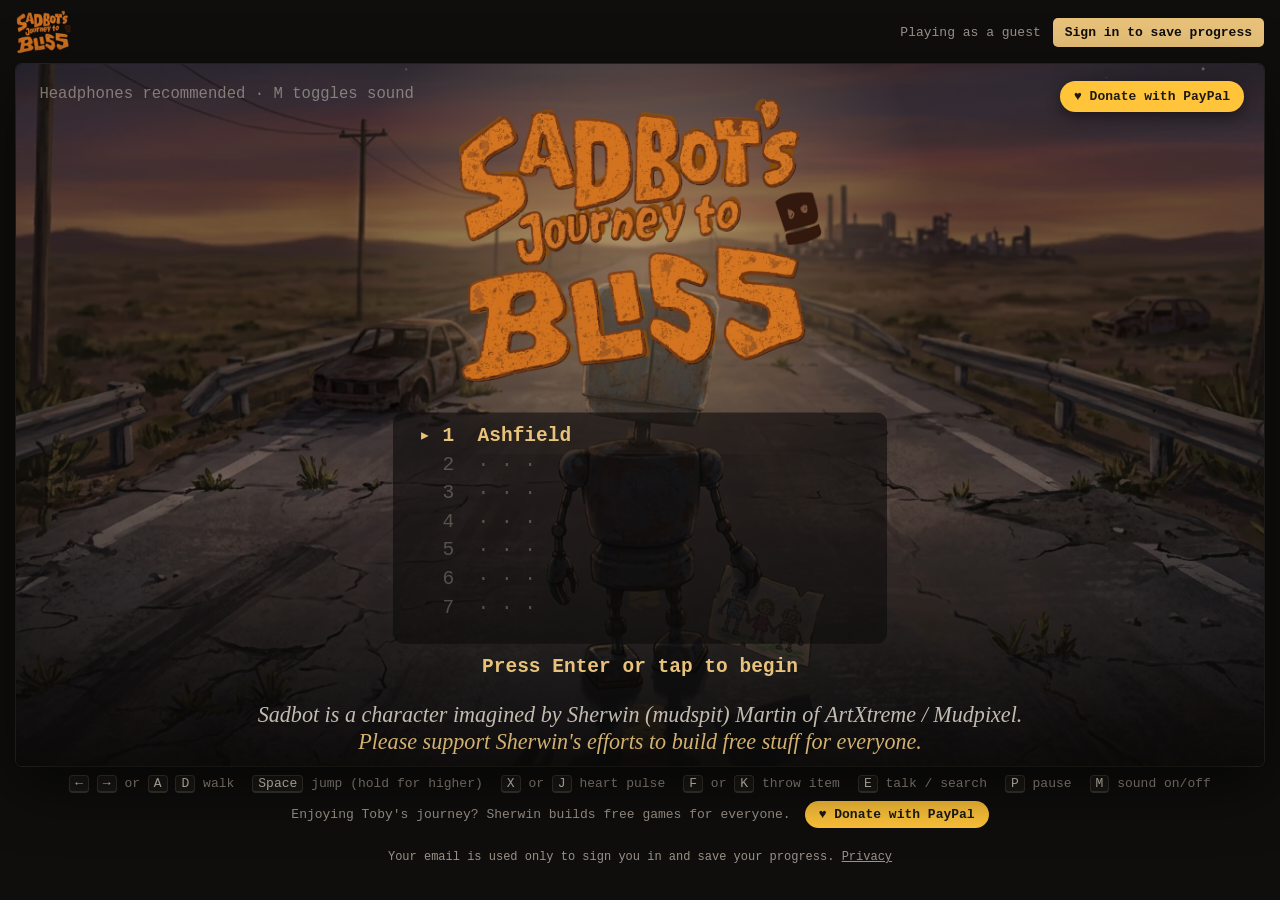
==== commit d12e911b: "Throwable items in every stage: bricks, wrenches, flares, scrap bombs, firecrackers, snowballs and E" ====
--- a/index.html
+++ b/index.html
@@ -57,6 +57,7 @@
         <div class="group">
           <button data-act="talk" type="button" class="talk" aria-label="Talk or search">TALK</button>
           <button data-act="pulse" type="button" aria-label="Heart pulse">PULSE</button>
+          <button data-act="throw" type="button" class="throw" aria-label="Throw item">THROW</button>
           <button data-act="jump" type="button" class="big" aria-label="Jump">JUMP</button>
         </div>
       </div>
@@ -72,6 +73,7 @@
     <span><kbd>&larr;</kbd> <kbd>&rarr;</kbd> or <kbd>A</kbd> <kbd>D</kbd> walk</span>
     <span><kbd>Space</kbd> jump (hold for higher)</span>
     <span><kbd>X</kbd> or <kbd>J</kbd> heart pulse</span>
+    <span><kbd>F</kbd> or <kbd>K</kbd> throw item</span>
     <span><kbd>E</kbd> talk / search</span>
     <span><kbd>P</kbd> pause</span>
     <span><kbd>M</kbd> sound on/off</span>
--- a/style.css
+++ b/style.css
@@ -211,3 +211,6 @@
   .dpad { width: 136px; height: 66px; }
   .pad-row .group .big { margin-bottom: 10px; }
 }
+
+.touch button.throw { font-size: 10px; letter-spacing: 0; }
+.touch button.throw.empty { opacity: 0.45; }
